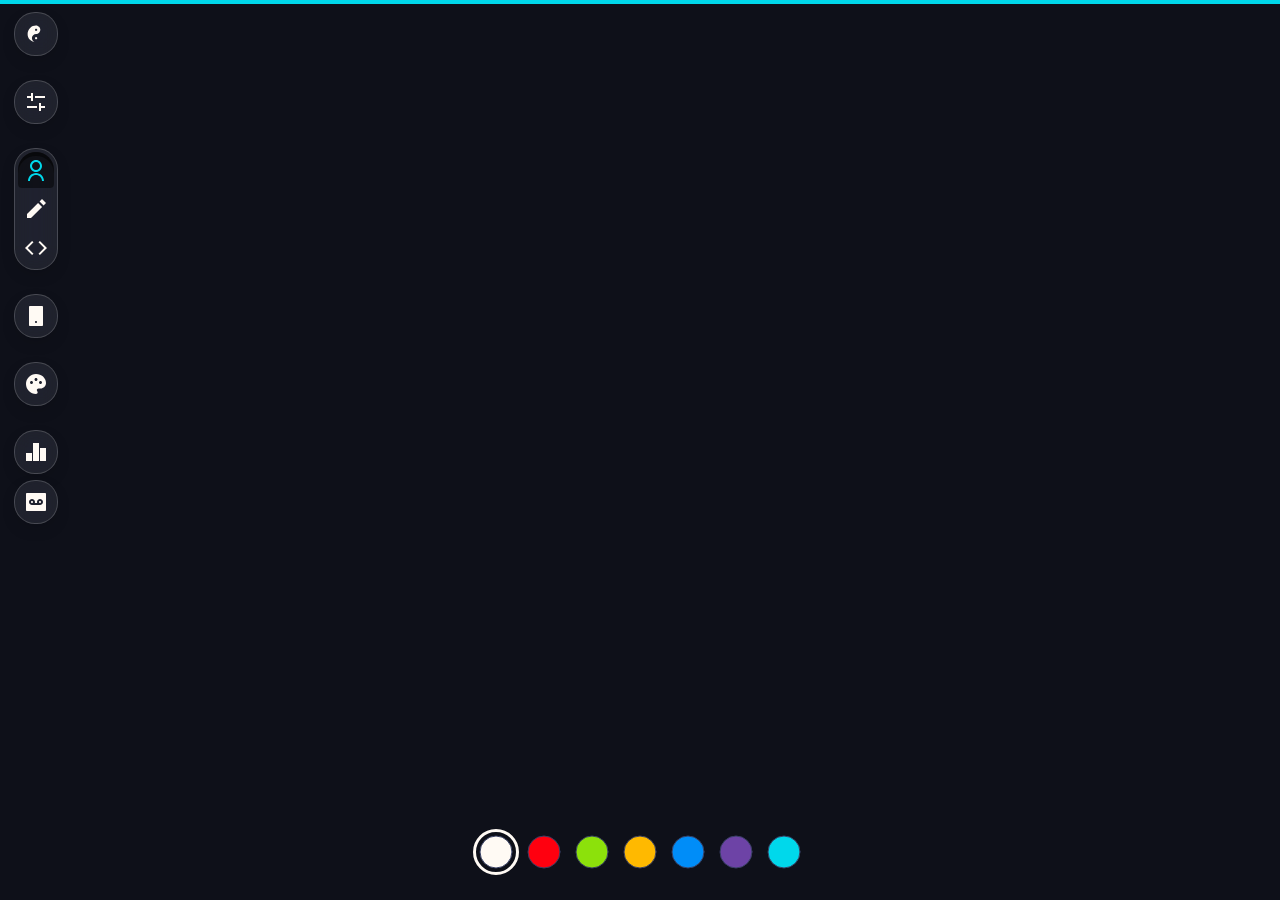
==== freehand/index.html @ 142e5f71 "Published pages" ====
<!doctype html>
<html lang="en">
  <head>
    <!-- Google tag (gtag.js) -->
    <script
      async
      src="https://www.googletagmanager.com/gtag/js?id=G-LGJSV2Q44R"
    ></script>
    <script>
      window.dataLayer = window.dataLayer || [];
      function gtag() {
        dataLayer.push(arguments);
      }
      gtag("js", new Date());

      gtag("config", "G-LGJSV2Q44R");
    </script>

    <meta charset="UTF-8" />
    <meta
      name="viewport"
      content="width=device-width, initial-scale=1, maximum-scale=1, user-scalable=no"
    />

    <!-- favicon -->
    <link
      rel="icon"
      href="data:image/svg+xml,<svg xmlns='http://www.w3.org/2000/svg' viewBox='0 0 100 100'><polygon points='84.6,70 50,90 15.4,70 15.4,30 50,10 84.6,30' fill='%2347A025'/></svg>"
      type="image/svg+xml"
    />

    <!-- Reset CSS -->
    <link rel="stylesheet" href="./reset.css" />

    <!-- For Joakin's elm-canvas package -->
    <script src="./elm-canvas.js"></script>

    <!-- Play.Profiler — performance flame graph (idle-zero when not recording).
         Always loaded; the headless surface (window.__playProfile, ?profile=N URL
         flag) works regardless of withProfiler toggle. See packages/play/README.md. -->
    <script src="./profiler-element.js"></script>

    <!-- <katex-element> — custom element used by UI.Markdown to render
         inline + display math ($…$ / $$…$$) in markdown text. Always
         loaded; the element lazy-loads KaTeX from jsDelivr on first
         instance, so pages without math pay nothing. -->
    <script src="./katex-element.js"></script>

    <!-- Howler.js (MIT) — backs the Sound module's Howl-based playback.
         Must load before the Elm bundle so window.Howl / window.Howler
         are available when sound-shim.js subscribes. -->
    <script src="./howler.min.js"></script>

    <!-- UI.Tooltip (packages/ui/src/UI/Tooltip.elm) reads
         event.target.boundingClientRect inside its mouseenter decoder.
         This shim defines that property as a getter on Element.prototype.
         Side-effect-only and idempotent — safe on every page. -->
    <script src="./tooltip-shim.js"></script>

    <!-- Position any [popover][data-popover] next to the button that
         opens it. The Popover API gives us light-dismiss, Escape, and
         top-layer rendering for free; this script only adds dropdown-
         style placement based on the trigger's getBoundingClientRect,
         so the picker escapes overflow/transform ancestors and lands
         on whichever side of the trigger has more room. -->
    <script>
      (function () {
        var W = 320,
          H = 280;
        document.addEventListener(
          "beforetoggle",
          function (e) {
            var p = e.target;
            if (!p.matches || !p.matches("[popover][data-popover]")) return;
            if (e.newState !== "open") return;
            var t = document.querySelector('[popovertarget="' + p.id + '"]');
            if (!t) return;
            var r = t.getBoundingClientRect();
            var openDown = innerHeight - r.bottom >= H || r.top < H;
            var openLeft = innerWidth - r.left >= W || r.right < W;
            // Override UA `[popover] { inset: 0 }` first — clearing to ''
            // falls back to that, leaving `top: 0` in effect when we only
            // set `bottom`, which then wins over our `bottom` per CSS
            // over-constraint resolution and pins the picker to the top.
            p.style.top =
              p.style.bottom =
              p.style.left =
              p.style.right =
                "auto";
            if (openDown) p.style.top = r.bottom + 8 + "px";
            else p.style.bottom = innerHeight - r.top + 8 + "px";
            if (openLeft) p.style.left = r.left + "px";
            else p.style.right = innerWidth - r.right + "px";
          },
          true
        );
      })();
    </script>
  </head>

  <body>
    <div id="app"></div>

    <script src="./main.js"></script>

    <script type="module">
      import { sendInputsToElmApp, inputs } from "./input.js";
      ;

      // Read the URL query into a [key, value] list and hand it to Elm on
      // `inputs.searchParamsFromUrl` — the single URL→Elm channel. The Elm
      // side parses each configuration value against its declared type, and
      // multipage consumers read their own params (e.g. `mode=author` for
      // the PopUp Explainer) from the same list. `null` (not `[]`) when the
      // URL has no params, so the Elm `Maybe (List (String, String))`
      // decodes cleanly; the Elm side calls `Dict.fromList` to recover a dict.
      const urlParams = new URLSearchParams(window.location.search);

      let searchParamsFromUrl = null;
      for (const [key, value] of urlParams.entries()) {
        if (searchParamsFromUrl === null) searchParamsFromUrl = [];
        searchParamsFromUrl.push([key, value]);
      }
      inputs.searchParamsFromUrl = searchParamsFromUrl;

      const app = Elm.Freehand.Main.init({
        node: document.querySelector("#app"),
        flags: { inputs },
      });

      sendInputsToElmApp(app);
      ;
    </script>
  </body>
</html>
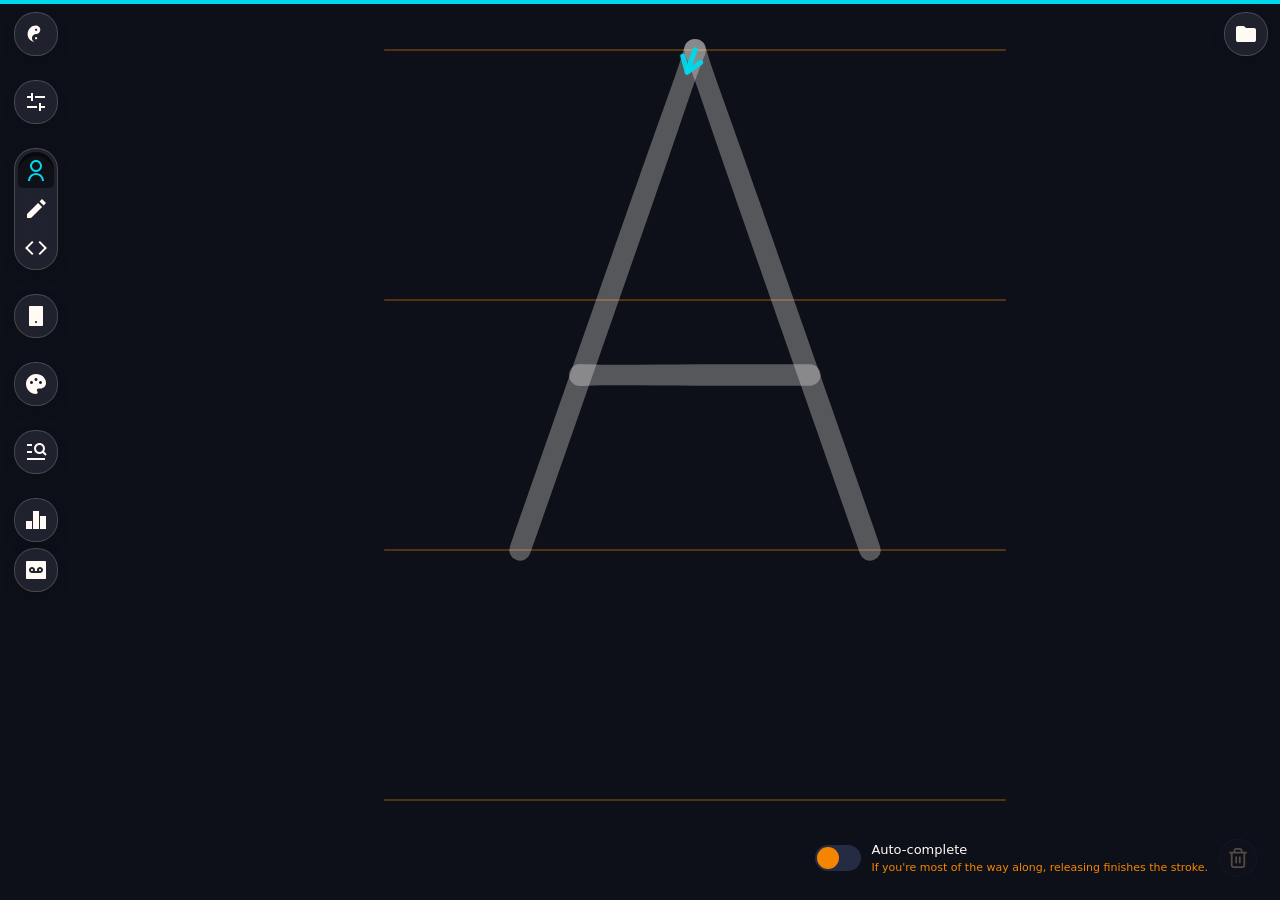
==== commit 3e71dd95: "Publish freehand" ====
--- a/freehand/index.html
+++ b/freehand/index.html
@@ -105,7 +105,8 @@
 
     <script type="module">
       import { sendInputsToElmApp, inputs } from "./input.js";
-      ;
+      const pageScript = await import("./page-script.js");
+      if (pageScript.beforeInit) await pageScript.beforeInit();;
 
       // Read the URL query into a [key, value] list and hand it to Elm on
       // `inputs.searchParamsFromUrl` — the single URL→Elm channel. The Elm
@@ -129,7 +130,7 @@
       });
 
       sendInputsToElmApp(app);
-      ;
+      if (pageScript.afterInit) await pageScript.afterInit(app);;
     </script>
   </body>
 </html>
